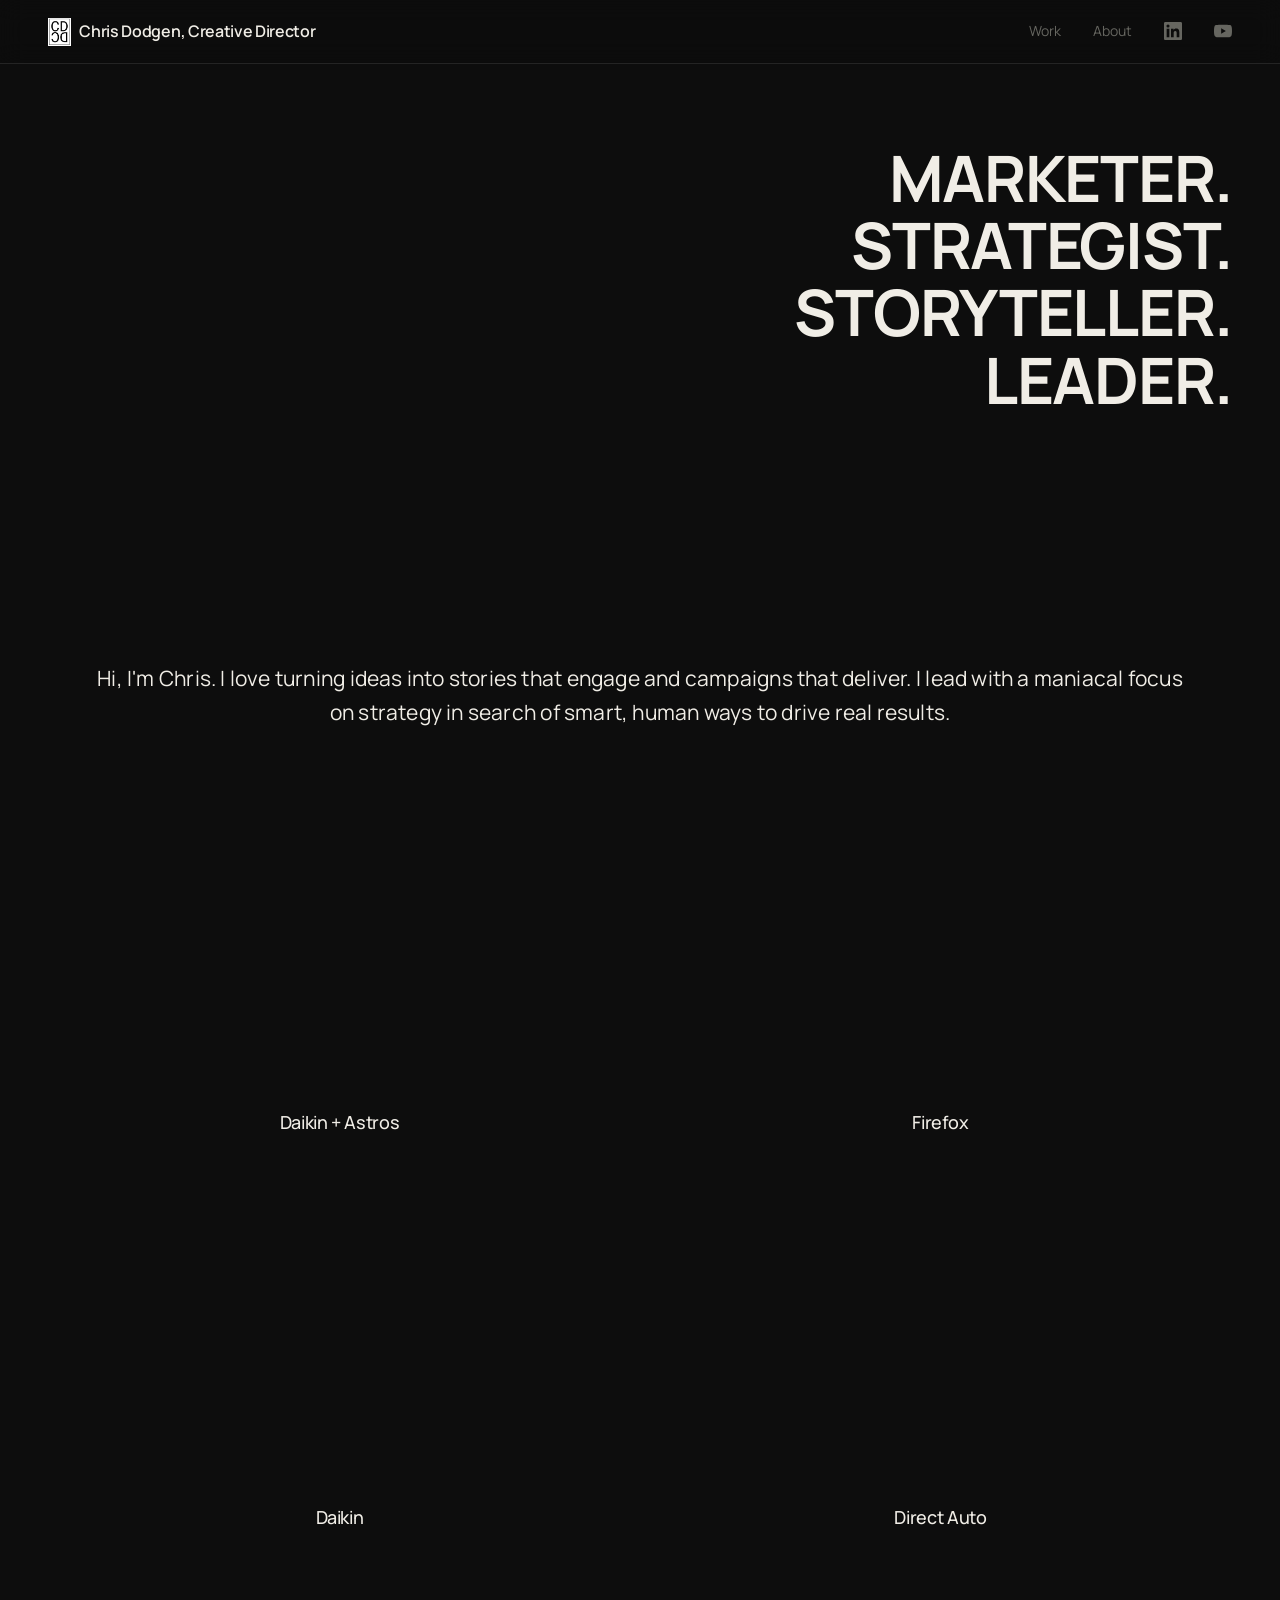
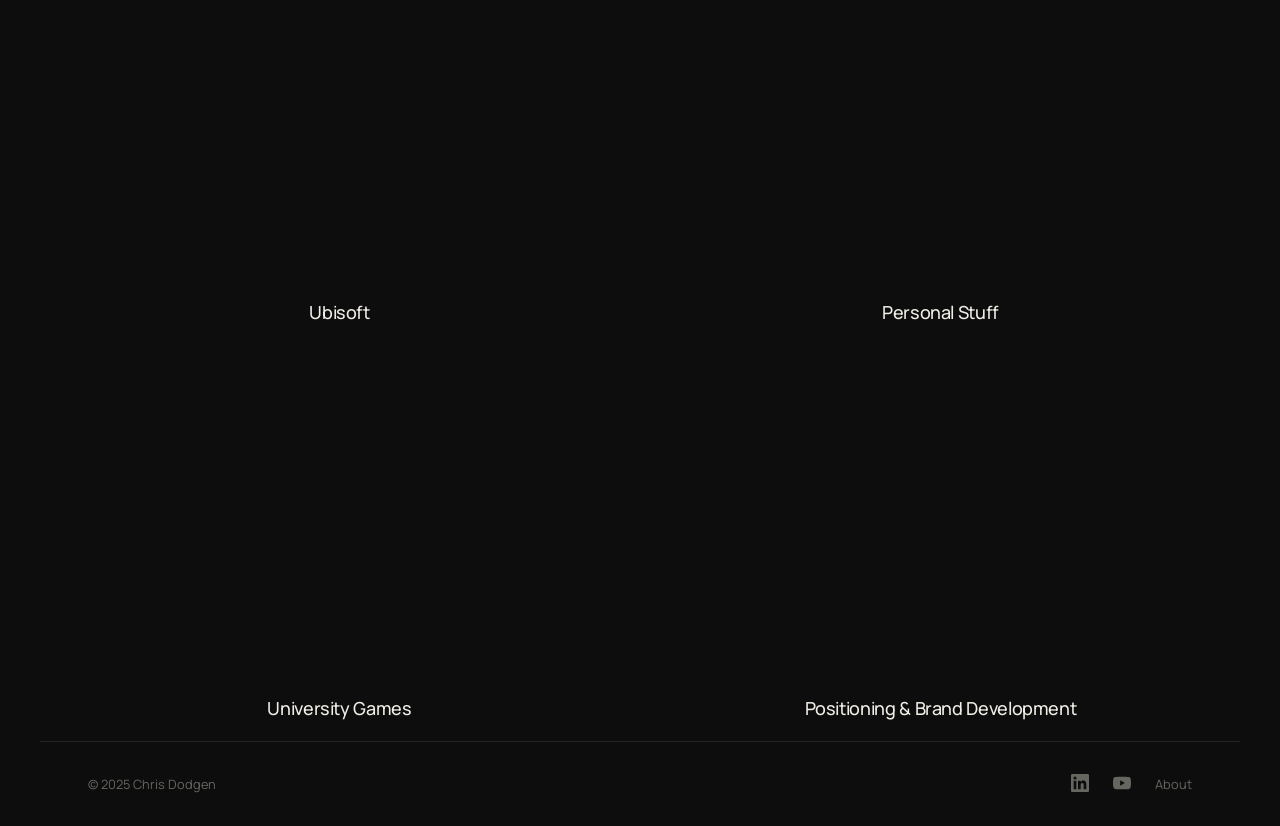
==== index.html @ c3c55d01 "Initial commit" ====
<!DOCTYPE html>
<html lang="en">
<head>
  <meta charset="UTF-8">
  <meta name="viewport" content="width=device-width, initial-scale=1.0">
  <title>Chris Dodgen — Creative Director</title>
  <link rel="stylesheet" href="css/style.css">
  <link rel="icon" href="assets/Header Icon/CD Logo.png" type="image/png">
</head>
<body>

<nav>
  <a class="nav-name" href="index.html">
    <img class="nav-logo" src="assets/Header Icon/CD Logo.png" alt="">
    Chris Dodgen, Creative Director
  </a>
  <div class="nav-links">
    <a href="index.html">Work</a>
    <a href="about.html" class="nav-about">About</a>
    <a href="https://www.linkedin.com/in/chrisdodgen/" target="_blank" rel="noopener" aria-label="LinkedIn">
      <svg class="nav-icon" xmlns="http://www.w3.org/2000/svg" viewBox="0 0 24 24" fill="currentColor"><path d="M20.447 20.452h-3.554v-5.569c0-1.328-.027-3.037-1.852-3.037-1.853 0-2.136 1.445-2.136 2.939v5.667H9.351V9h3.414v1.561h.046c.477-.9 1.637-1.85 3.37-1.85 3.601 0 4.267 2.37 4.267 5.455v6.286zM5.337 7.433a2.062 2.062 0 01-2.063-2.065 2.064 2.064 0 112.063 2.065zm1.782 13.019H3.555V9h3.564v11.452zM22.225 0H1.771C.792 0 0 .774 0 1.729v20.542C0 23.227.792 24 1.771 24h20.451C23.2 24 24 23.227 24 22.271V1.729C24 .774 23.2 0 22.222 0h.003z"/></svg>
    </a>
    <a href="https://youtube.com/chrisdodgen" target="_blank" rel="noopener" aria-label="YouTube">
      <svg class="nav-icon" xmlns="http://www.w3.org/2000/svg" viewBox="0 0 24 24" fill="currentColor"><path d="M23.498 6.186a3.016 3.016 0 00-2.122-2.136C19.505 3.545 12 3.545 12 3.545s-7.505 0-9.377.505A3.017 3.017 0 00.502 6.186C0 8.07 0 12 0 12s0 3.93.502 5.814a3.016 3.016 0 002.122 2.136c1.871.505 9.376.505 9.376.505s7.505 0 9.377-.505a3.015 3.015 0 002.122-2.136C24 15.93 24 12 24 12s0-3.93-.502-5.814zM9.545 15.568V8.432L15.818 12l-6.273 3.568z"/></svg>
    </a>
  </div>
</nav>

<div class="hero-banner">
  <video class="hero-banner-video" autoplay muted loop playsinline>
    <source src="assets/Header Video/cover video-small.mp4" type="video/mp4">
  </video>
  <section class="hero">
    <h1 class="hero-headline">
      <span>MARKETER.</span>
      <span>STRATEGIST.</span>
      <span>STORYTELLER.</span>
      <span>LEADER.</span>
    </h1>
  </section>
</div>

<p class="hero-sub">Hi, I'm Chris. I love turning ideas into stories that engage and campaigns that deliver. I lead with a maniacal focus on strategy in search of smart, human ways to drive real results.</p>

<div class="project-grid">

  <a class="project-card" href="projects/daikin-park.html">
    <div class="project-thumb">
      <video autoplay muted loop playsinline>
        <source src="assets/videos/astros.mp4" type="video/mp4">
      </video>
    </div>
    <div class="project-info">
      <p class="project-title">Daikin + Astros</p>
    </div>
  </a>

  <a class="project-card" href="projects/firefox.html">
    <div class="project-thumb">
      <video autoplay muted loop playsinline>
        <source src="assets/videos/Firefox-gif.mp4" type="video/mp4">
      </video>
    </div>
    <div class="project-info">
      <p class="project-title">Firefox</p>
    </div>
  </a>

  <a class="project-card" href="projects/daikin-brand.html">
    <div class="project-thumb">
      <video autoplay muted loop playsinline>
        <source src="assets/videos/girls-gif.mp4" type="video/mp4">
      </video>
    </div>
    <div class="project-info">
      <p class="project-title">Daikin</p>
    </div>
  </a>

  <a class="project-card" href="projects/direct-auto.html">
    <div class="project-thumb">
      <video autoplay muted loop playsinline>
        <source src="assets/videos/drool-gif.mp4" type="video/mp4">
      </video>
    </div>
    <div class="project-info">
      <p class="project-title">Direct Auto</p>
    </div>
  </a>

  <a class="project-card" href="projects/ubisoft.html">
    <div class="project-thumb">
      <video autoplay muted loop playsinline>
        <source src="assets/videos/starlink.mp4" type="video/mp4">
      </video>
    </div>
    <div class="project-info">
      <p class="project-title">Ubisoft</p>
    </div>
  </a>

  <a class="project-card" href="projects/personal.html">
    <div class="project-thumb">
      <video autoplay muted loop playsinline>
        <source src="assets/videos/cereal-shot.mp4" type="video/mp4">
      </video>
    </div>
    <div class="project-info">
      <p class="project-title">Personal Stuff</p>
    </div>
  </a>

  <a class="project-card" href="projects/university-games.html">
    <div class="project-thumb">
      <video autoplay muted loop playsinline>
        <source src="assets/videos/chainsaw.mp4" type="video/mp4">
      </video>
    </div>
    <div class="project-info">
      <p class="project-title">University Games</p>
    </div>
  </a>

  <a class="project-card" href="projects/positioning.html">
    <div class="project-thumb">
      <video autoplay muted loop playsinline>
        <source src="assets/videos/Branding.mp4" type="video/mp4">
      </video>
    </div>
    <div class="project-info">
      <p class="project-title">Positioning &amp; Brand Development</p>
    </div>
  </a>

</div>

<footer>
  <p>&copy; 2025 Chris Dodgen</p>
  <div class="footer-links">
    <a href="https://www.linkedin.com/in/chrisdodgen/" target="_blank" rel="noopener" aria-label="LinkedIn">
      <svg class="nav-icon" xmlns="http://www.w3.org/2000/svg" viewBox="0 0 24 24" fill="currentColor"><path d="M20.447 20.452h-3.554v-5.569c0-1.328-.027-3.037-1.852-3.037-1.853 0-2.136 1.445-2.136 2.939v5.667H9.351V9h3.414v1.561h.046c.477-.9 1.637-1.85 3.37-1.85 3.601 0 4.267 2.37 4.267 5.455v6.286zM5.337 7.433a2.062 2.062 0 01-2.063-2.065 2.064 2.064 0 112.063 2.065zm1.782 13.019H3.555V9h3.564v11.452zM22.225 0H1.771C.792 0 0 .774 0 1.729v20.542C0 23.227.792 24 1.771 24h20.451C23.2 24 24 23.227 24 22.271V1.729C24 .774 23.2 0 22.222 0h.003z"/></svg>
    </a>
    <a href="https://youtube.com/chrisdodgen" target="_blank" rel="noopener" aria-label="YouTube">
      <svg class="nav-icon" xmlns="http://www.w3.org/2000/svg" viewBox="0 0 24 24" fill="currentColor"><path d="M23.498 6.186a3.016 3.016 0 00-2.122-2.136C19.505 3.545 12 3.545 12 3.545s-7.505 0-9.377.505A3.017 3.017 0 00.502 6.186C0 8.07 0 12 0 12s0 3.93.502 5.814a3.016 3.016 0 002.122 2.136c1.871.505 9.376.505 9.376.505s7.505 0 9.377-.505a3.015 3.015 0 002.122-2.136C24 15.93 24 12 24 12s0-3.93-.502-5.814zM9.545 15.568V8.432L15.818 12l-6.273 3.568z"/></svg>
    </a>
    <a href="about.html">About</a>
  </div>
</footer>

</body>
</html>
---- css/style.css ----
@import url('https://fonts.googleapis.com/css2?family=Manrope:wght@300;400;500;600&display=swap');

/* ── Tokens ── */
:root {
  --bg:       #0d0d0d;
  --surface:  #161616;
  --text:     #f0ede6;
  --muted:    #666660;
  --accent:   #e8a020;
  --border:   #242424;
  --font:     'Manrope', system-ui, sans-serif;
  --max-w:    1200px;
  --gutter:   clamp(1.25rem, 5vw, 3rem);
  --nav-h:    64px;
}

/* ── Reset ── */
*, *::before, *::after { box-sizing: border-box; margin: 0; padding: 0; }
html { font-size: 16px; scroll-behavior: smooth; }

body {
  background: var(--bg);
  color: var(--text);
  font-family: var(--font);
  font-weight: 400;
  line-height: 1.6;
  -webkit-font-smoothing: antialiased;
}

img { display: block; max-width: 100%; }
a { color: inherit; text-decoration: none; }

/* ── Nav ── */
nav {
  position: fixed;
  top: 0; left: 0; right: 0;
  height: var(--nav-h);
  display: flex;
  align-items: center;
  justify-content: space-between;
  padding: 0 var(--gutter);
  background: rgba(13, 13, 13, 0.92);
  backdrop-filter: blur(12px);
  -webkit-backdrop-filter: blur(12px);
  border-bottom: 1px solid var(--border);
  z-index: 100;
}

.nav-name {
  display: flex;
  align-items: center;
  gap: 0.5rem;
  font-size: 1rem;
  font-weight: 600;
  letter-spacing: -0.02em;
  color: var(--text);
  transition: opacity 0.2s;
}
.nav-name:hover { opacity: 0.75; }

.nav-title {
  font-weight: 600;
  color: var(--text);
  font-size: 1rem;
}

.nav-logo {
  height: 28px;
  width: auto;
  display: block;
}

.nav-links {
  display: flex;
  align-items: center;
  gap: 2rem;
}

.nav-links a {
  font-size: 0.875rem;
  font-weight: 400;
  color: var(--muted);
  transition: color 0.2s;
}
.nav-links a:hover { color: var(--text); }

.nav-icon {
  display: block;
  width: 18px;
  height: 18px;
}

/* ── Page shell ── */
.page {
  max-width: var(--max-w);
  margin: 0 auto;
  padding: calc(var(--nav-h) + 4rem) var(--gutter) 6rem;
}

/* ── Hero video banner ── */
.hero-banner {
  position: relative;
  width: 100%;
  min-height: calc(80vh - 90px);
  overflow: hidden;
  background: var(--bg);
}

.hero-banner-video {
  position: absolute;
  top: 0; left: 0;
  width: 100%;
  height: 100%;
  object-fit: cover;
  object-position: center calc(50% + 120px);
  opacity: 0.35;
  pointer-events: none;
}

/* ── Hero (index) ── */
.hero {
  position: relative;
  padding: calc(var(--nav-h) + 5rem) var(--gutter) 4rem;
  text-align: right;
}

.hero-headline {
  display: flex;
  flex-direction: column;
  align-items: flex-end;
  font-size: clamp(2.5rem, 5vw, 4.5rem);
  font-weight: 700;
  line-height: 1.05;
  letter-spacing: -0.02em;
  color: var(--text);
}

.hero-sub {
  font-size: clamp(0.9375rem, 1.875vw, 1.3125rem);
  color: var(--text);
  letter-spacing: 0.01em;
  text-align: center;
  max-width: var(--max-w);
  margin: 2rem auto;
  padding: 0 var(--gutter);
}

/* ── Section label ── */
.section-label {
  font-size: 0.75rem;
  font-weight: 500;
  letter-spacing: 0.12em;
  text-transform: uppercase;
  color: var(--muted);
  margin-bottom: 2rem;
  padding: 0 var(--gutter);
  max-width: var(--max-w);
  margin-left: auto;
  margin-right: auto;
}

/* ── Project grid ── */
.project-grid {
  display: grid;
  grid-template-columns: repeat(2, 1fr);
  gap: 2px;
  max-width: var(--max-w);
  margin: 0 auto;
}

.project-card {
  display: block;
  position: relative;
  overflow: hidden;
  background: var(--bg);
  cursor: pointer;
}

.project-card:hover .project-thumb img,
.project-card:hover .project-thumb video {
  transform: scale(1.03);
  filter: brightness(0.75);
}

.project-thumb {
  aspect-ratio: 16 / 9;
  overflow: hidden;
}

.project-thumb img,
.project-thumb video {
  width: 100%;
  height: 100%;
  object-fit: cover;
  transition: transform 0.5s ease, filter 0.5s ease;
}

.project-info {
  padding: 0.6rem 1.5rem 0.75rem;
  text-align: center;
}

.project-client {
  font-size: 0.75rem;
  font-weight: 500;
  letter-spacing: 0.1em;
  text-transform: uppercase;
  color: var(--accent);
  margin-bottom: 0.25rem;
}

.project-title {
  font-size: 1.125rem;
  font-weight: 500;
  letter-spacing: -0.02em;
  color: var(--text);
  margin-bottom: 0.375rem;
}

.project-desc {
  font-size: 0.8125rem;
  color: var(--muted);
  line-height: 1.5;
}

/* ── Project page ── */
.project-page {
  padding: calc(var(--nav-h) + 4rem) 12.5vw 6rem;
}

.back-link {
  display: inline-flex;
  align-items: center;
  gap: 0.375rem;
  font-size: 0.8125rem;
  color: var(--muted);
  margin-bottom: 3rem;
  transition: color 0.2s;
  position: relative;
  z-index: 2;
}
.back-link:hover { color: var(--text); }

.project-header {
  margin-bottom: 2.5rem;
}

.project-header .eyebrow {
  font-size: 0.75rem;
  font-weight: 500;
  letter-spacing: 0.12em;
  text-transform: uppercase;
  color: var(--accent);
  margin-bottom: 0.75rem;
}

.project-header h1 {
  font-size: clamp(1.75rem, 3.5vw, 2.75rem);
  font-weight: 300;
  letter-spacing: -0.03em;
  line-height: 1.1;
  color: var(--text);
  margin-bottom: 1.25rem;
}

.project-header .description {
  font-size: clamp(0.9375rem, 1.875vw, 1.3125rem);
  color: var(--text);
  line-height: 1.6;
  text-align: left;
  margin-bottom: 1em;
}

.project-credits {
  font-size: clamp(0.9375rem, 1.875vw, 1.3125rem);
  color: var(--text);
  margin-top: 0.5rem;
  text-align: left;
}

/* ── Video grid ── */
.video-grid {
  display: grid;
  gap: 2px;
  margin: 3rem 0;
}
.video-grid.cols-2 { grid-template-columns: repeat(2, 1fr); }
.video-grid.cols-1 { grid-template-columns: 1fr; }

/* Break out of project-page max-width on interior pages */
.project-page .video-grid {
  width: 100vw;
  position: relative;
  z-index: 0;
  left: 50%;
  transform: translateX(-50%);
  padding: 0 12.5vw;
  margin: 1.5rem 0;
  gap: 3rem;
}

.video-wrapper {
  position: relative;
  padding-bottom: 56.25%;
  height: 0;
  overflow: hidden;
  background: #111;
}

.video-wrapper iframe {
  position: absolute;
  top: 0; left: 0;
  width: 100%;
  height: 100%;
  border: 0;
}

.video-label {
  padding: 0.75rem 0;
  font-size: 0.8rem;
  color: var(--muted);
}

/* ── Project nav ── */
.project-nav {
  display: flex;
  justify-content: space-between;
  align-items: center;
  padding: 0.5rem 0;
  margin-bottom: 2rem;
}

.project-nav a {
  font-size: 0.875rem;
  color: var(--muted);
  transition: color 0.2s;
  display: flex;
  align-items: center;
  gap: 0.5rem;
}
.project-nav a:hover { color: var(--text); }
.project-nav .next { margin-left: auto; }

/* ── About page ── */
.about-grid {
  display: grid;
  grid-template-columns: 1fr 1fr;
  gap: 5rem;
  align-items: start;
  margin-top: 1rem;
}

.about-bio h1 {
  font-size: clamp(2rem, 4vw, 3rem);
  font-weight: 300;
  letter-spacing: -0.03em;
  line-height: 1.1;
  color: var(--text);
  margin-bottom: 2rem;
}

.about-bio p {
  font-size: 1rem;
  color: var(--muted);
  line-height: 1.75;
  margin-bottom: 1.25rem;
}

.about-bio p:first-of-type {
  font-size: 1.125rem;
  color: var(--text);
}

.experience-section h2 {
  font-size: 0.75rem;
  font-weight: 500;
  letter-spacing: 0.12em;
  text-transform: uppercase;
  color: var(--accent);
  margin-bottom: 1.75rem;
}

.experience-item {
  margin-bottom: 1.75rem;
  padding-bottom: 1.75rem;
  border-bottom: 1px solid var(--border);
}
.experience-item:last-child { border-bottom: none; }

.experience-item .role {
  font-size: 0.9375rem;
  font-weight: 500;
  color: var(--text);
  margin-bottom: 0.2rem;
}

.experience-item .company {
  font-size: 0.875rem;
  color: var(--muted);
  margin-bottom: 0.15rem;
}

.experience-item .years {
  font-size: 0.8rem;
  color: var(--muted);
  opacity: 0.6;
}

.education-section {
  margin-top: 3rem;
}

.education-section h2 {
  font-size: 0.75rem;
  font-weight: 500;
  letter-spacing: 0.12em;
  text-transform: uppercase;
  color: var(--accent);
  margin-bottom: 1.25rem;
}

.education-section p {
  font-size: 0.875rem;
  color: var(--muted);
  line-height: 1.6;
}

/* ── Positioning page image ── */
.positioning-img {
  width: 100%;
  margin: 2.5rem 0;
  border-radius: 2px;
  opacity: 0.9;
}

/* ── Footer ── */
footer {
  border-top: 1px solid var(--border);
  padding: 2rem var(--gutter);
  max-width: var(--max-w);
  margin: 0 auto;
  display: flex;
  justify-content: space-between;
  align-items: center;
}

footer p {
  font-size: 0.8rem;
  color: var(--muted);
}

footer .footer-links {
  display: flex;
  gap: 1.5rem;
}

footer .footer-links a {
  font-size: 0.8rem;
  color: var(--muted);
  transition: color 0.2s;
}
footer .footer-links a:hover { color: var(--text); }

/* ── Responsive ── */
@media (max-width: 768px) {
  .project-grid { grid-template-columns: 1fr; }
  .video-grid.cols-2 { grid-template-columns: 1fr; }
  .about-grid { grid-template-columns: 1fr; gap: 3rem; }
  .nav-links { gap: 1.25rem; }
  footer { flex-direction: column; gap: 1rem; text-align: center; }
}

@media (max-width: 480px) {
  .nav-links a:not(.nav-about) { display: none; }
}
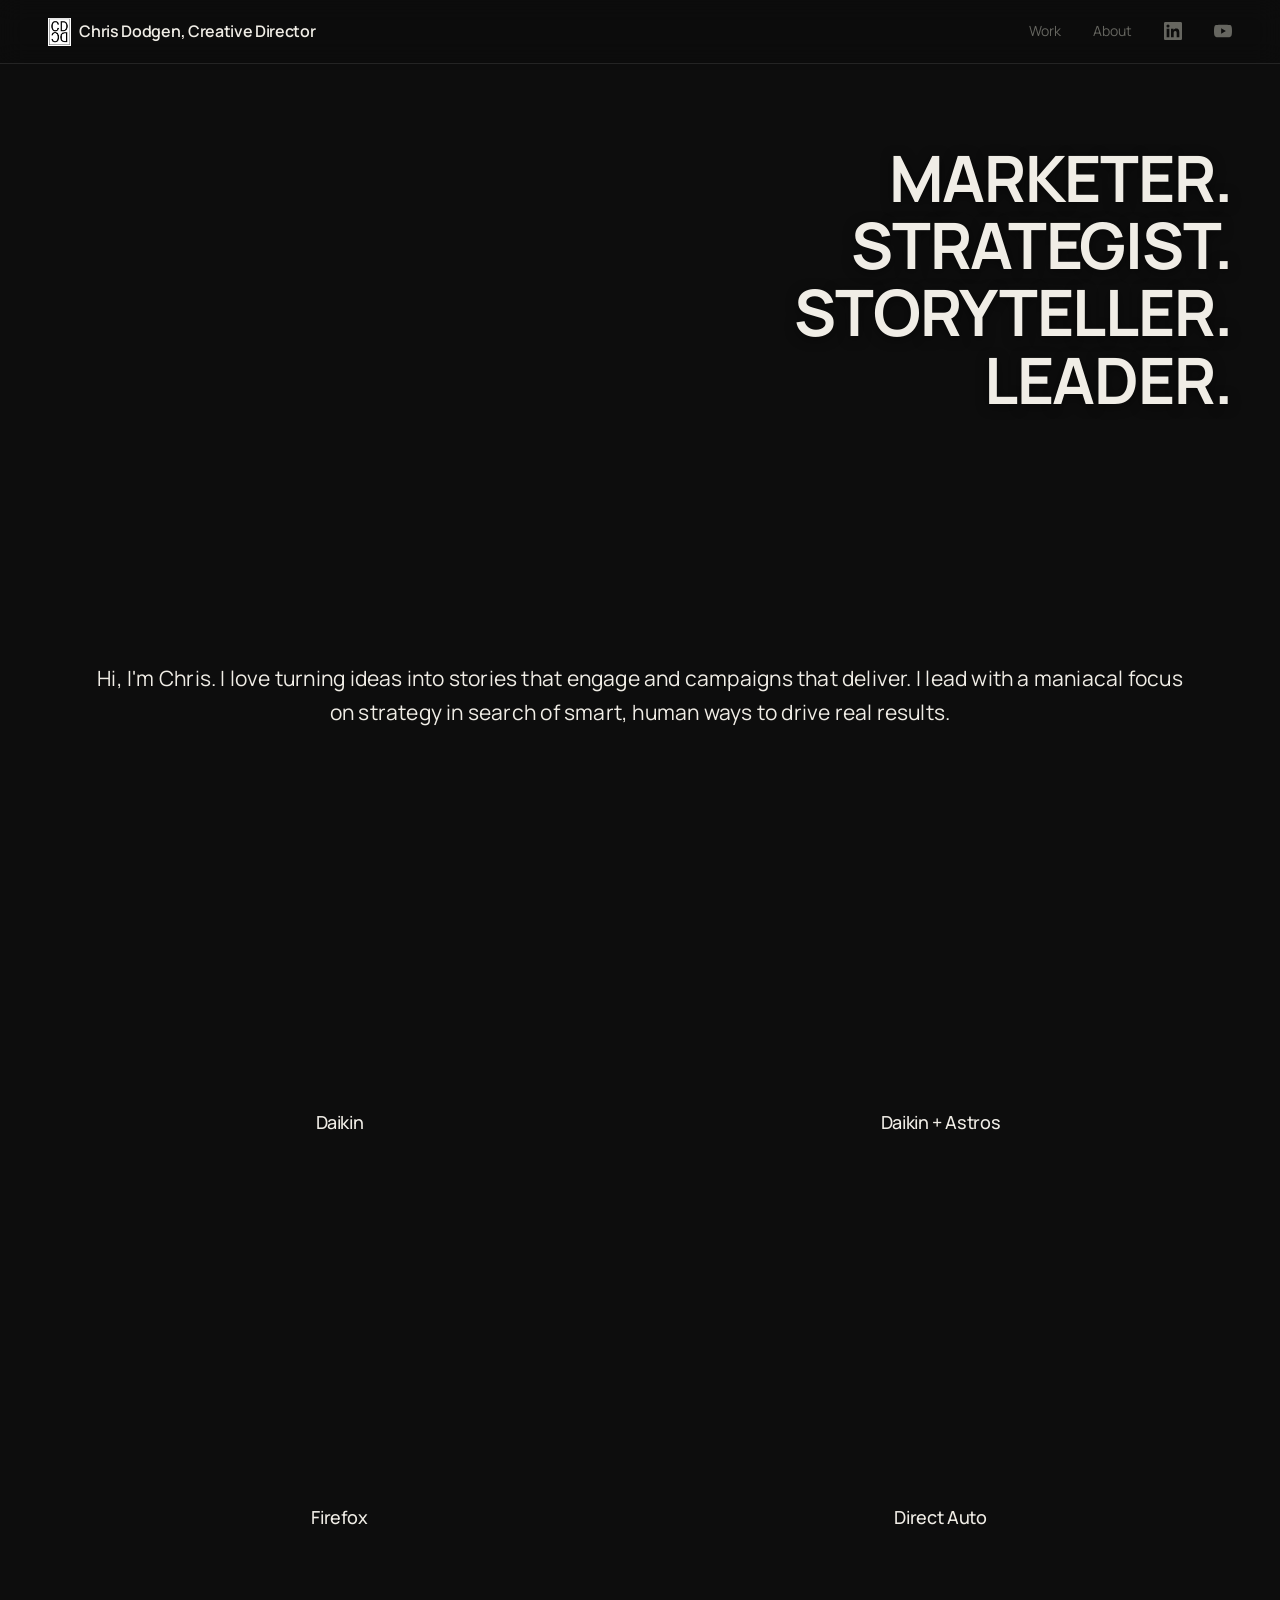
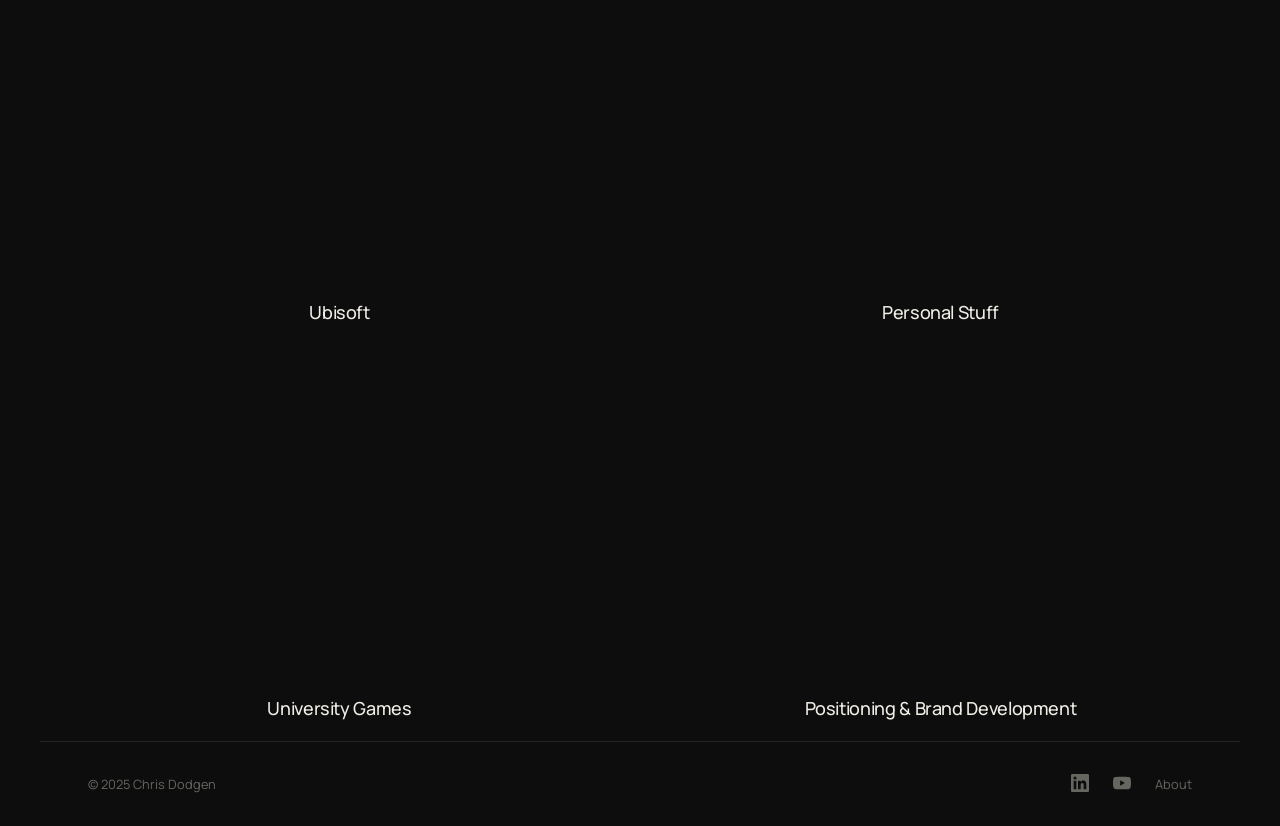
==== commit b9c82f6b: "Move Daikin card to first position, add storytelling intro with new videos Reorders homepage grid so" ====
--- a/index.html
+++ b/index.html
@@ -44,10 +44,21 @@
 
 <div class="project-grid">
 
+  <a class="project-card" href="projects/daikin-brand.html">
+    <div class="project-thumb">
+      <video autoplay muted loop playsinline>
+        <source src="assets/Videos/girls-gif.mp4" type="video/mp4">
+      </video>
+    </div>
+    <div class="project-info">
+      <p class="project-title">Daikin</p>
+    </div>
+  </a>
+
   <a class="project-card" href="projects/daikin-park.html">
     <div class="project-thumb">
       <video autoplay muted loop playsinline>
-        <source src="assets/videos/astros.mp4" type="video/mp4">
+        <source src="assets/Videos/astros.mp4" type="video/mp4">
       </video>
     </div>
     <div class="project-info">
@@ -58,7 +69,7 @@
   <a class="project-card" href="projects/firefox.html">
     <div class="project-thumb">
       <video autoplay muted loop playsinline>
-        <source src="assets/videos/Firefox-gif.mp4" type="video/mp4">
+        <source src="assets/Videos/Firefox-gif.mp4" type="video/mp4">
       </video>
     </div>
     <div class="project-info">
@@ -66,21 +77,10 @@
     </div>
   </a>
 
-  <a class="project-card" href="projects/daikin-brand.html">
-    <div class="project-thumb">
-      <video autoplay muted loop playsinline>
-        <source src="assets/videos/girls-gif.mp4" type="video/mp4">
-      </video>
-    </div>
-    <div class="project-info">
-      <p class="project-title">Daikin</p>
-    </div>
-  </a>
-
   <a class="project-card" href="projects/direct-auto.html">
     <div class="project-thumb">
       <video autoplay muted loop playsinline>
-        <source src="assets/videos/drool-gif.mp4" type="video/mp4">
+        <source src="assets/Videos/drool-gif.mp4" type="video/mp4">
       </video>
     </div>
     <div class="project-info">
@@ -91,7 +91,7 @@
   <a class="project-card" href="projects/ubisoft.html">
     <div class="project-thumb">
       <video autoplay muted loop playsinline>
-        <source src="assets/videos/starlink.mp4" type="video/mp4">
+        <source src="assets/Videos/starlink.mp4" type="video/mp4">
       </video>
     </div>
     <div class="project-info">
@@ -102,7 +102,7 @@
   <a class="project-card" href="projects/personal.html">
     <div class="project-thumb">
       <video autoplay muted loop playsinline>
-        <source src="assets/videos/cereal-shot.mp4" type="video/mp4">
+        <source src="assets/Videos/cereal-shot.mp4" type="video/mp4">
       </video>
     </div>
     <div class="project-info">
@@ -113,7 +113,7 @@
   <a class="project-card" href="projects/university-games.html">
     <div class="project-thumb">
       <video autoplay muted loop playsinline>
-        <source src="assets/videos/chainsaw.mp4" type="video/mp4">
+        <source src="assets/Videos/chainsaw.mp4" type="video/mp4">
       </video>
     </div>
     <div class="project-info">
@@ -124,7 +124,7 @@
   <a class="project-card" href="projects/positioning.html">
     <div class="project-thumb">
       <video autoplay muted loop playsinline>
-        <source src="assets/videos/Branding.mp4" type="video/mp4">
+        <source src="assets/Videos/Branding.mp4" type="video/mp4">
       </video>
     </div>
     <div class="project-info">
--- a/css/style.css
+++ b/css/style.css
@@ -27,7 +27,7 @@
   -webkit-font-smoothing: antialiased;
 }
 
-img { display: block; max-width: 100%; }
+img, video { display: block; max-width: 100%; }
 a { color: inherit; text-decoration: none; }
 
 /* ── Nav ── */
@@ -113,7 +113,7 @@
   height: 100%;
   object-fit: cover;
   object-position: center calc(50% + 120px);
-  opacity: 0.35;
+  opacity: 1;
   pointer-events: none;
 }
 
@@ -133,6 +133,7 @@
   line-height: 1.05;
   letter-spacing: -0.02em;
   color: var(--text);
+  text-shadow: 0 2px 12px rgba(0,0,0,0.5);
 }
 
 .hero-sub {
@@ -185,10 +186,13 @@
 .project-thumb {
   aspect-ratio: 16 / 9;
   overflow: hidden;
+  position: relative;
 }
 
 .project-thumb img,
 .project-thumb video {
+  position: absolute;
+  top: 0; left: 0;
   width: 100%;
   height: 100%;
   object-fit: cover;
@@ -468,6 +472,12 @@
   .about-grid { grid-template-columns: 1fr; gap: 3rem; }
   .nav-links { gap: 1.25rem; }
   footer { flex-direction: column; gap: 1rem; text-align: center; }
+  .hero-banner { min-height: 50vh; }
+  .hero-banner-video { object-position: center center; }
+  .hero { padding: calc(var(--nav-h) + 2rem) var(--gutter) 2rem; display: flex; flex-direction: column; justify-content: flex-end; min-height: 50vh; }
+  .hero-headline { font-size: clamp(1.75rem, 8vw, 2.5rem); }
+  .project-page { padding: calc(var(--nav-h) + 2rem) var(--gutter) 4rem; }
+  .project-page .video-grid { padding: 0; gap: 1.5rem; }
 }
 
 @media (max-width: 480px) {
